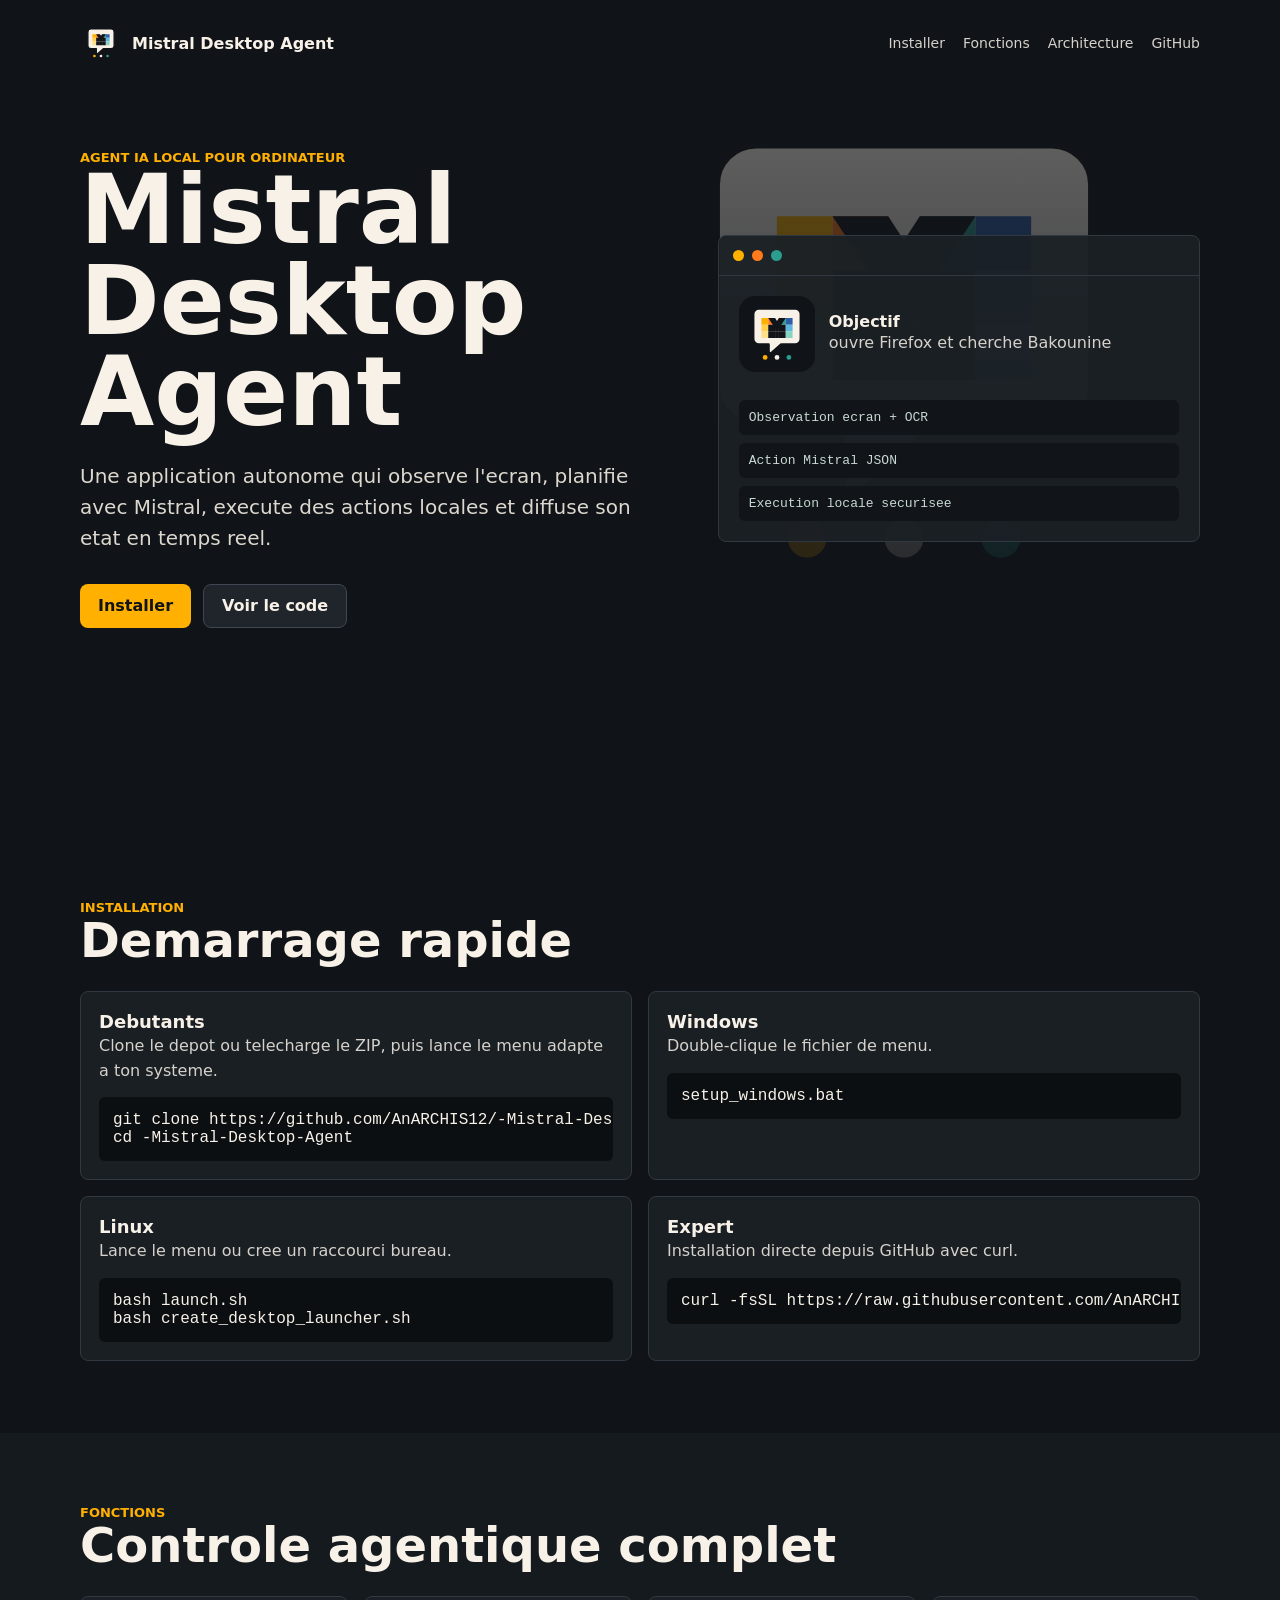
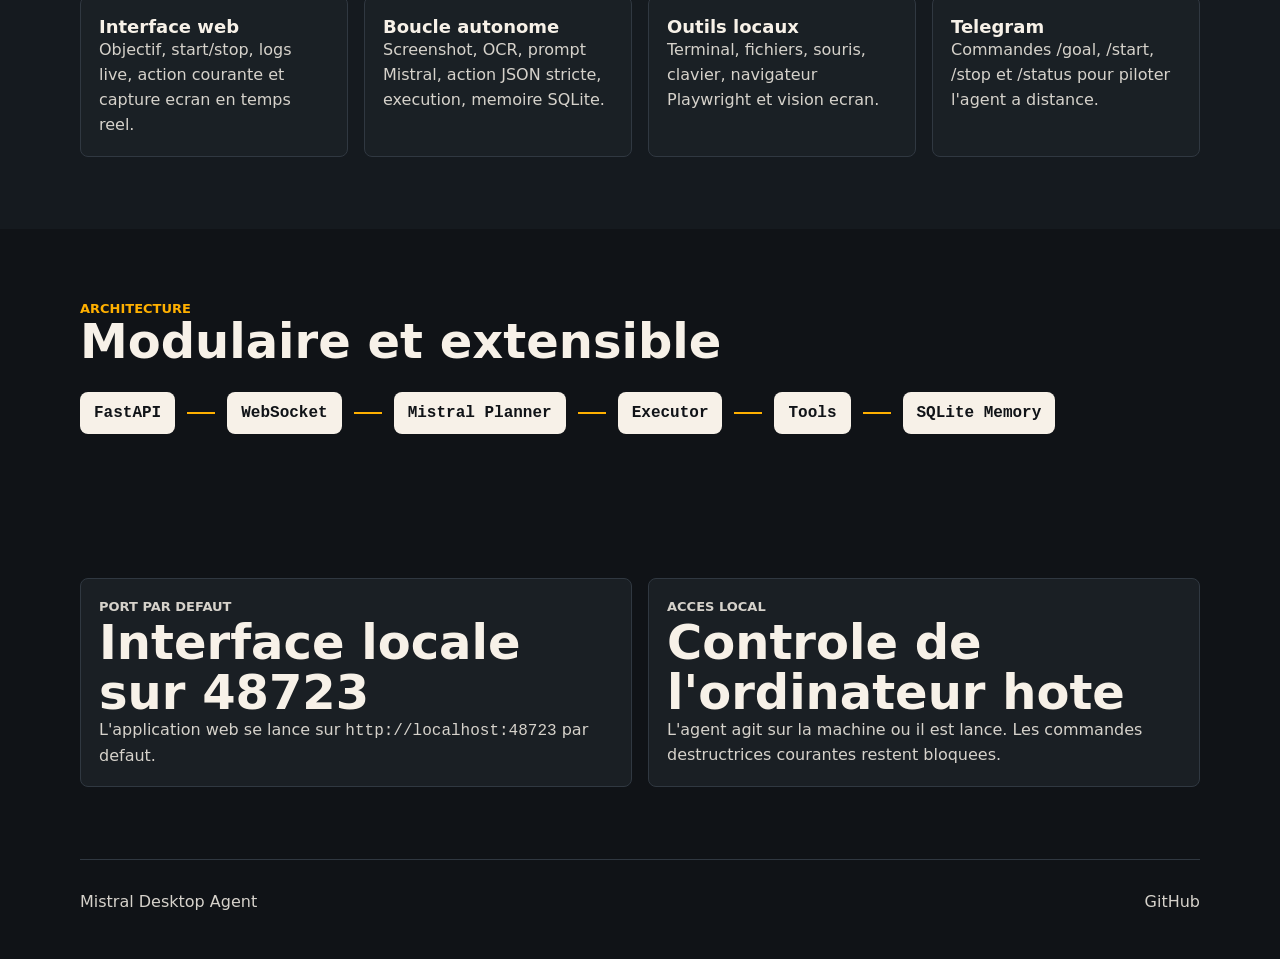
==== docs/index.html @ f4389af7 "first commit" ====
<!doctype html>
<html lang="fr">
  <head>
    <meta charset="utf-8" />
    <meta name="viewport" content="width=device-width, initial-scale=1" />
    <title>Mistral Desktop Agent</title>
    <meta
      name="description"
      content="Agent autonome local base sur Mistral, FastAPI, WebSocket, pyautogui, OCR, Playwright, SQLite et Telegram."
    />
    <link rel="icon" href="assets/logo.svg" type="image/svg+xml" />
    <link rel="stylesheet" href="styles.css" />
  </head>
  <body>
    <header class="hero">
      <nav>
        <a class="brand" href="#top" aria-label="Mistral Desktop Agent">
          <img src="assets/logo.svg" alt="" />
          <span>Mistral Desktop Agent</span>
        </a>
        <div class="nav-links">
          <a href="#install">Installer</a>
          <a href="#features">Fonctions</a>
          <a href="#architecture">Architecture</a>
          <a href="https://github.com/AnARCHIS12/-Mistral-Desktop-Agent">GitHub</a>
        </div>
      </nav>

      <section id="top" class="hero-grid">
        <div class="hero-copy">
          <p class="eyebrow">Agent IA local pour ordinateur</p>
          <h1>Mistral Desktop Agent</h1>
          <p class="lead">
            Une application autonome qui observe l'ecran, planifie avec Mistral, execute des actions locales et diffuse son etat en temps reel.
          </p>
          <div class="actions">
            <a class="primary" href="#install">Installer</a>
            <a class="secondary" href="https://github.com/AnARCHIS12/-Mistral-Desktop-Agent">Voir le code</a>
          </div>
        </div>
        <div class="agent-preview" aria-label="Apercu de l'interface">
          <div class="window-bar">
            <span></span>
            <span></span>
            <span></span>
          </div>
          <div class="preview-content">
            <img src="assets/logo.svg" alt="" />
            <div>
              <strong>Objectif</strong>
              <p>ouvre Firefox et cherche Bakounine</p>
            </div>
          </div>
          <div class="preview-log">
            <p>Observation ecran + OCR</p>
            <p>Action Mistral JSON</p>
            <p>Execution locale securisee</p>
          </div>
        </div>
      </section>
    </header>

    <main>
      <section id="install" class="section">
        <div class="section-head">
          <p class="eyebrow">Installation</p>
          <h2>Demarrage rapide</h2>
        </div>
        <div class="cards">
          <article>
            <h3>Debutants</h3>
            <p>Clone le depot ou telecharge le ZIP, puis lance le menu adapte a ton systeme.</p>
            <pre><code>git clone https://github.com/AnARCHIS12/-Mistral-Desktop-Agent.git
cd -Mistral-Desktop-Agent</code></pre>
          </article>
          <article>
            <h3>Windows</h3>
            <p>Double-clique le fichier de menu.</p>
            <pre><code>setup_windows.bat</code></pre>
          </article>
          <article>
            <h3>Linux</h3>
            <p>Lance le menu ou cree un raccourci bureau.</p>
            <pre><code>bash launch.sh
bash create_desktop_launcher.sh</code></pre>
          </article>
          <article>
            <h3>Expert</h3>
            <p>Installation directe depuis GitHub avec curl.</p>
            <pre><code>curl -fsSL https://raw.githubusercontent.com/AnARCHIS12/-Mistral-Desktop-Agent/main/bootstrap.sh | bash</code></pre>
          </article>
        </div>
      </section>

      <section id="features" class="section band">
        <div class="section-head">
          <p class="eyebrow">Fonctions</p>
          <h2>Controle agentique complet</h2>
        </div>
        <div class="feature-grid">
          <div>
            <h3>Interface web</h3>
            <p>Objectif, start/stop, logs live, action courante et capture ecran en temps reel.</p>
          </div>
          <div>
            <h3>Boucle autonome</h3>
            <p>Screenshot, OCR, prompt Mistral, action JSON stricte, execution, memoire SQLite.</p>
          </div>
          <div>
            <h3>Outils locaux</h3>
            <p>Terminal, fichiers, souris, clavier, navigateur Playwright et vision ecran.</p>
          </div>
          <div>
            <h3>Telegram</h3>
            <p>Commandes /goal, /start, /stop et /status pour piloter l'agent a distance.</p>
          </div>
        </div>
      </section>

      <section id="architecture" class="section">
        <div class="section-head">
          <p class="eyebrow">Architecture</p>
          <h2>Modulaire et extensible</h2>
        </div>
        <div class="architecture">
          <code>FastAPI</code>
          <span></span>
          <code>WebSocket</code>
          <span></span>
          <code>Mistral Planner</code>
          <span></span>
          <code>Executor</code>
          <span></span>
          <code>Tools</code>
          <span></span>
          <code>SQLite Memory</code>
        </div>
      </section>

      <section class="section safety">
        <div>
          <p class="eyebrow">Port par defaut</p>
          <h2>Interface locale sur 48723</h2>
          <p>L'application web se lance sur <code>http://localhost:48723</code> par defaut.</p>
        </div>
        <div>
          <p class="eyebrow">Acces local</p>
          <h2>Controle de l'ordinateur hote</h2>
          <p>L'agent agit sur la machine ou il est lance. Les commandes destructrices courantes restent bloquees.</p>
        </div>
      </section>
    </main>

    <footer>
      <span>Mistral Desktop Agent</span>
      <a href="https://github.com/AnARCHIS12/-Mistral-Desktop-Agent">GitHub</a>
    </footer>
  </body>
</html>
---- docs/styles.css ----
:root {
  color-scheme: dark;
  font-family: Inter, ui-sans-serif, system-ui, -apple-system, BlinkMacSystemFont, "Segoe UI", sans-serif;
  background: #101317;
  color: #f7f1e8;
}

* {
  box-sizing: border-box;
}

html {
  scroll-behavior: smooth;
}

body {
  margin: 0;
  background: #101317;
}

a {
  color: inherit;
  text-decoration: none;
}

nav,
.hero-grid,
.section,
footer {
  width: min(1120px, calc(100% - 32px));
  margin: 0 auto;
}

.hero {
  min-height: 92vh;
  background:
    linear-gradient(180deg, rgba(16, 19, 23, 0.58), #101317 92%),
    url("assets/logo.svg") right 10% top 18% / min(58vw, 620px) no-repeat;
}

nav {
  display: flex;
  align-items: center;
  justify-content: space-between;
  gap: 18px;
  padding: 22px 0;
}

.brand,
.nav-links,
.actions,
.preview-content,
.architecture,
footer {
  display: flex;
  align-items: center;
}

.brand {
  gap: 10px;
  font-weight: 800;
}

.brand img {
  width: 42px;
  height: 42px;
  border-radius: 10px;
}

.nav-links {
  gap: 18px;
  color: #d6d2cb;
  font-size: 14px;
}

.hero-grid {
  display: grid;
  grid-template-columns: minmax(0, 1.05fr) minmax(320px, 0.85fr);
  gap: 42px;
  align-items: center;
  padding: 64px 0 96px;
}

.eyebrow {
  color: #ffb000;
  font-size: 13px;
  font-weight: 800;
  letter-spacing: 0;
  text-transform: uppercase;
}

h1,
h2,
h3,
p {
  margin: 0;
}

h1 {
  max-width: 760px;
  font-size: clamp(48px, 8vw, 96px);
  line-height: 0.95;
  letter-spacing: 0;
}

h2 {
  font-size: clamp(30px, 4vw, 48px);
  line-height: 1.05;
  letter-spacing: 0;
}

h3 {
  font-size: 18px;
  line-height: 1.3;
}

.lead {
  max-width: 650px;
  margin-top: 22px;
  color: #ddd8cf;
  font-size: 20px;
  line-height: 1.55;
}

.actions {
  gap: 12px;
  margin-top: 30px;
  flex-wrap: wrap;
}

.primary,
.secondary {
  border-radius: 8px;
  min-height: 44px;
  display: inline-flex;
  align-items: center;
  padding: 0 18px;
  font-weight: 800;
}

.primary {
  background: #ffb000;
  color: #101317;
}

.secondary {
  background: #20252b;
  border: 1px solid #3d4651;
}

.agent-preview,
article,
.feature-grid > div,
.safety > div {
  border: 1px solid #303841;
  border-radius: 8px;
  background: rgba(27, 32, 38, 0.94);
}

.agent-preview {
  overflow: hidden;
}

.window-bar {
  display: flex;
  gap: 8px;
  padding: 14px;
  border-bottom: 1px solid #303841;
}

.window-bar span {
  width: 11px;
  height: 11px;
  border-radius: 50%;
  background: #ffb000;
}

.window-bar span:nth-child(2) {
  background: #ff7a1a;
}

.window-bar span:nth-child(3) {
  background: #2a9d8f;
}

.preview-content {
  gap: 14px;
  padding: 20px;
}

.preview-content img {
  width: 76px;
  height: 76px;
  border-radius: 16px;
}

.preview-content p,
article p,
.feature-grid p,
.safety p {
  color: #d6d2cb;
  line-height: 1.55;
}

.preview-log {
  padding: 0 20px 20px;
}

.preview-log p {
  margin-top: 8px;
  padding: 10px;
  border-radius: 6px;
  background: #111418;
  color: #c9d9d3;
  font-family: "SFMono-Regular", Consolas, monospace;
  font-size: 13px;
}

.section {
  padding: 72px 0;
}

.band {
  width: 100%;
  max-width: none;
  padding-left: max(16px, calc((100% - 1120px) / 2));
  padding-right: max(16px, calc((100% - 1120px) / 2));
  background: #151a1f;
}

.section-head {
  margin-bottom: 26px;
}

.cards,
.feature-grid,
.safety {
  display: grid;
  gap: 16px;
}

.cards {
  grid-template-columns: repeat(2, minmax(0, 1fr));
}

.feature-grid,
.safety {
  grid-template-columns: repeat(4, minmax(0, 1fr));
}

.safety {
  grid-template-columns: repeat(2, minmax(0, 1fr));
}

article,
.feature-grid > div,
.safety > div {
  padding: 18px;
}

pre {
  overflow: auto;
  margin: 14px 0 0;
  padding: 14px;
  border-radius: 6px;
  background: #0c0f12;
  color: #f7f1e8;
}

code {
  font-family: "SFMono-Regular", Consolas, monospace;
}

.architecture {
  flex-wrap: wrap;
  gap: 12px;
}

.architecture code {
  padding: 12px 14px;
  border-radius: 8px;
  background: #f7f1e8;
  color: #101317;
  font-weight: 800;
}

.architecture span {
  width: 28px;
  height: 2px;
  background: #ffb000;
}

footer {
  justify-content: space-between;
  padding: 32px 0 44px;
  color: #d6d2cb;
  border-top: 1px solid #303841;
}

@media (max-width: 860px) {
  .nav-links {
    display: none;
  }

  .hero-grid,
  .cards,
  .feature-grid,
  .safety {
    grid-template-columns: 1fr;
  }

  .hero {
    min-height: auto;
    background:
      linear-gradient(180deg, rgba(16, 19, 23, 0.72), #101317 92%),
      url("assets/logo.svg") center top 90px / 320px no-repeat;
  }

  .hero-grid {
    padding-top: 250px;
  }
}
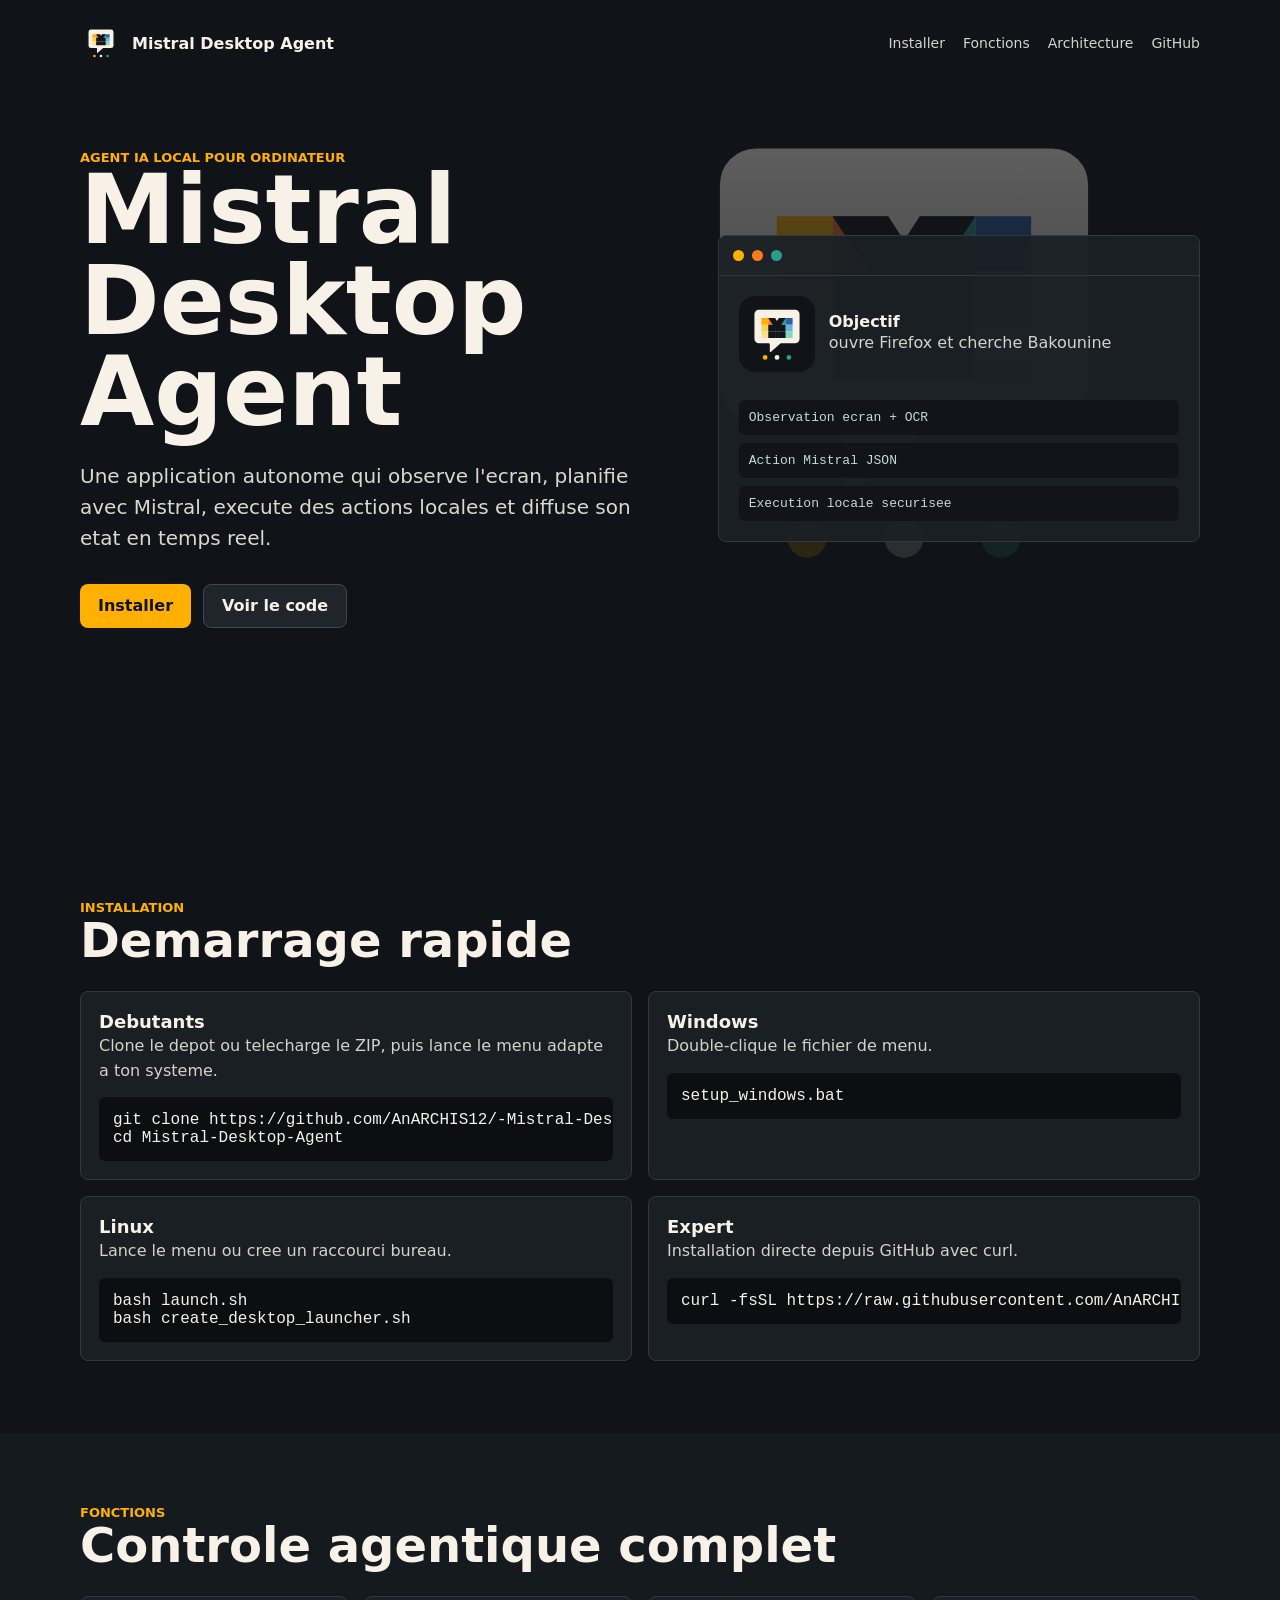
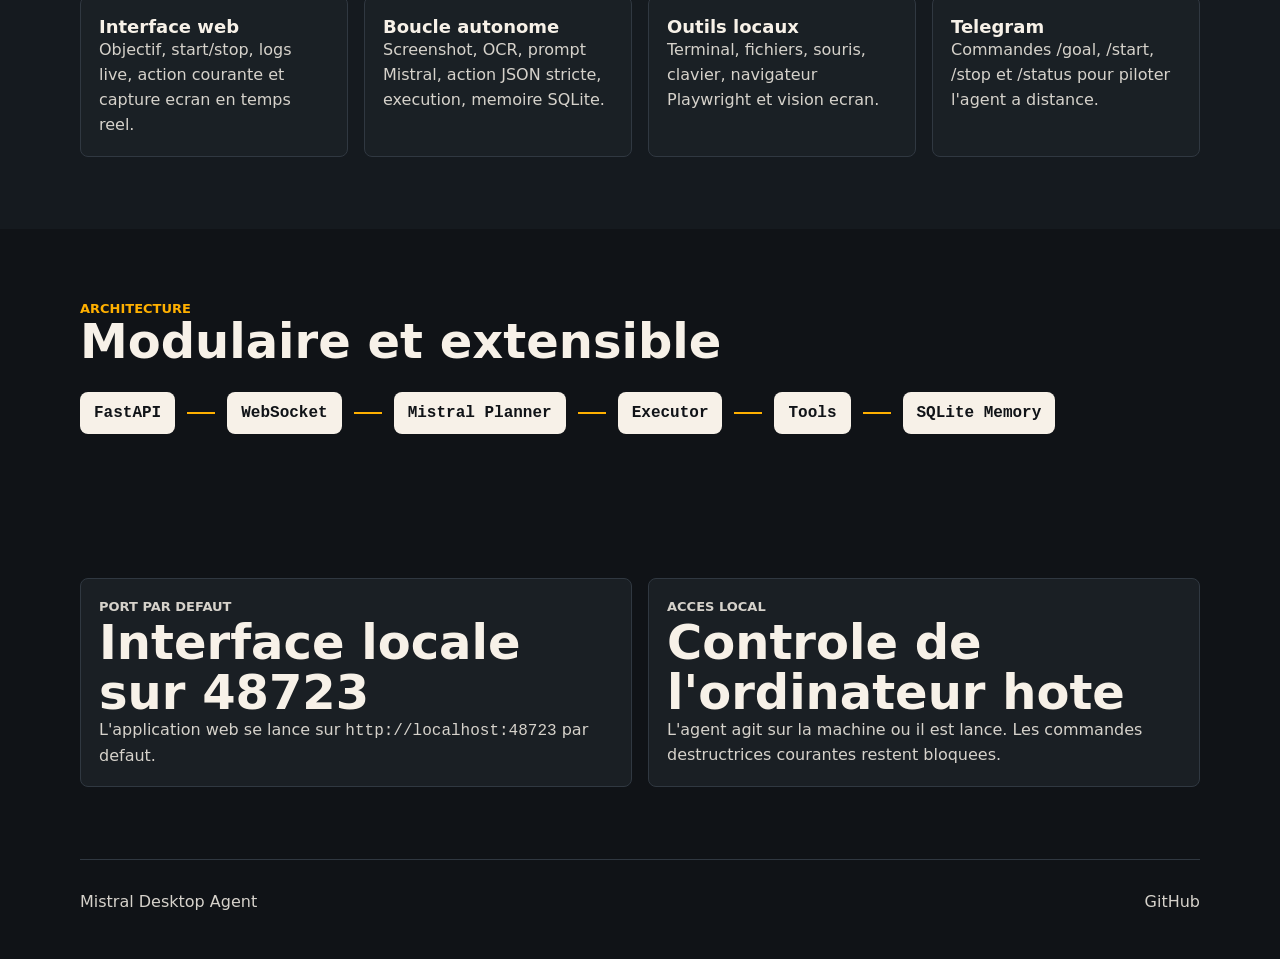
==== commit ef9b7cd9: "first commit" ====
--- a/docs/index.html
+++ b/docs/index.html
@@ -70,8 +70,8 @@
           <article>
             <h3>Debutants</h3>
             <p>Clone le depot ou telecharge le ZIP, puis lance le menu adapte a ton systeme.</p>
-            <pre><code>git clone https://github.com/AnARCHIS12/-Mistral-Desktop-Agent.git
-cd -Mistral-Desktop-Agent</code></pre>
+            <pre><code>git clone https://github.com/AnARCHIS12/-Mistral-Desktop-Agent.git Mistral-Desktop-Agent
+cd Mistral-Desktop-Agent</code></pre>
           </article>
           <article>
             <h3>Windows</h3>
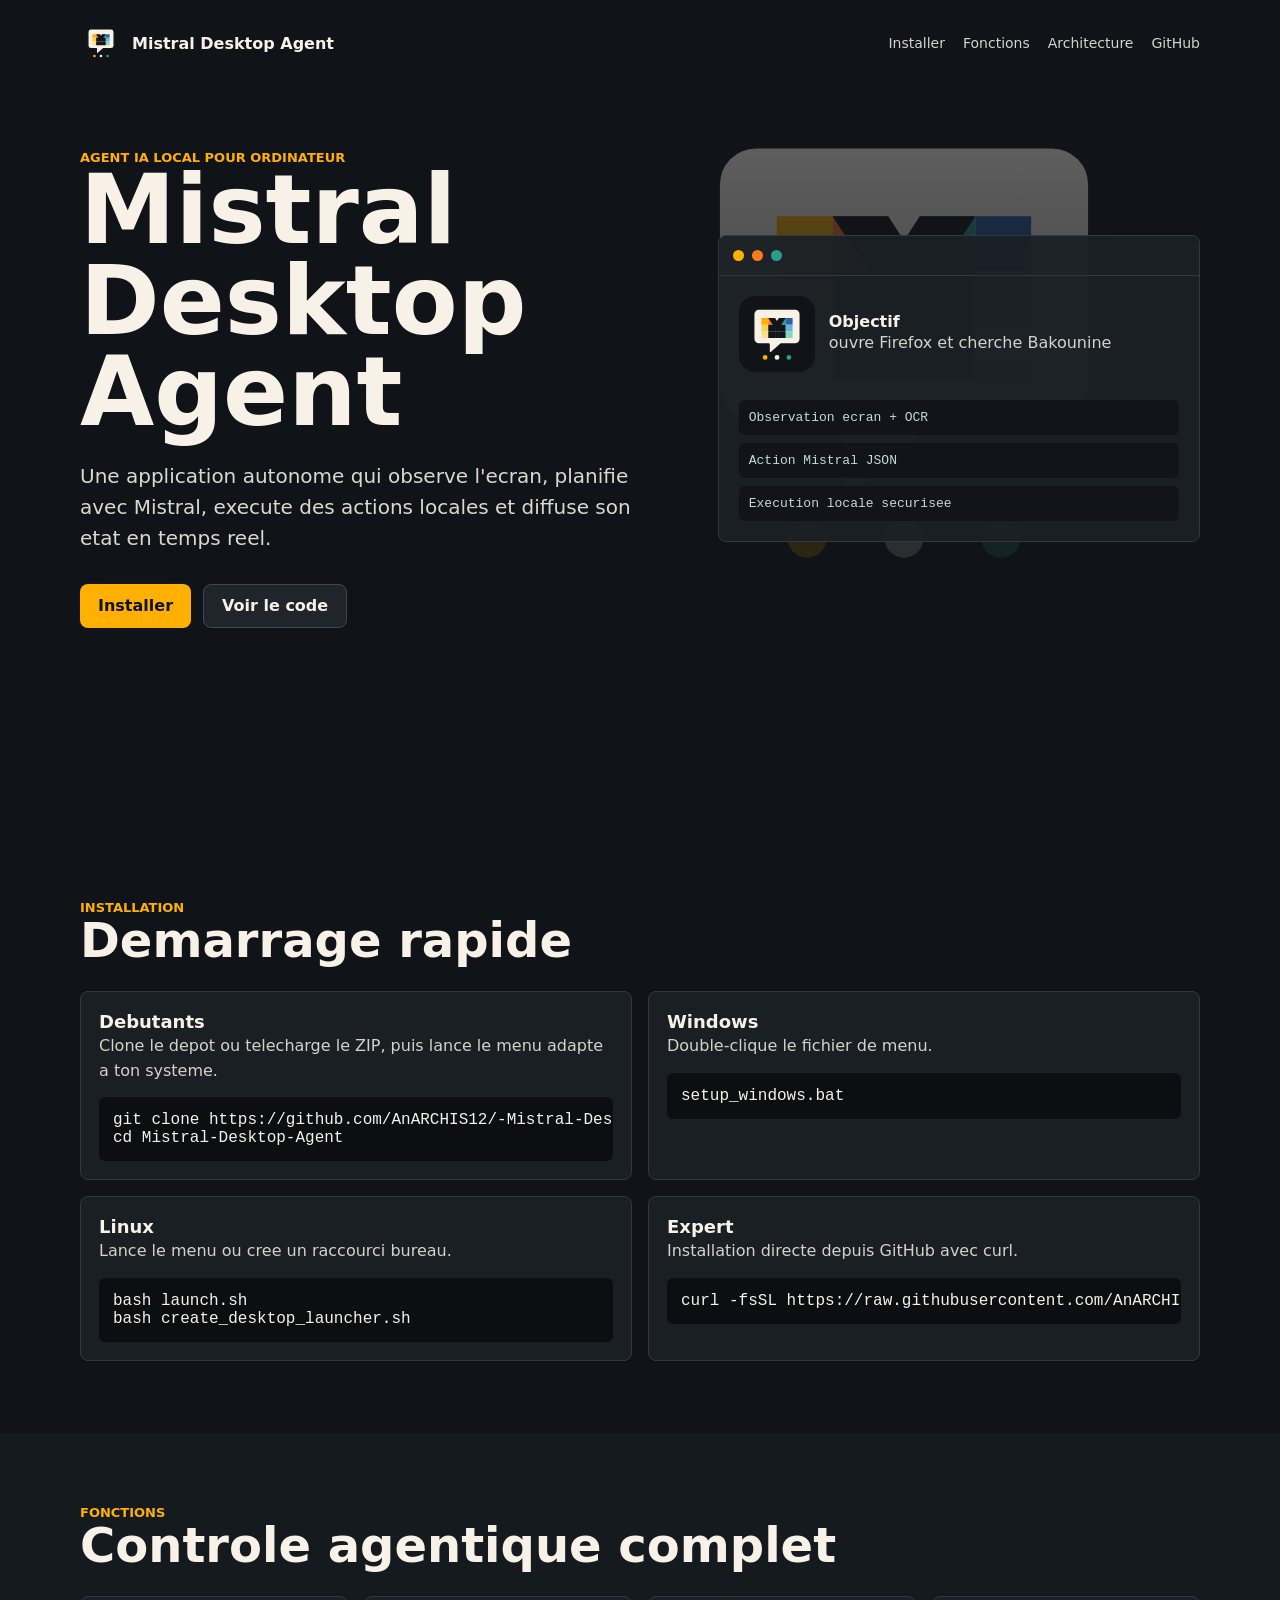
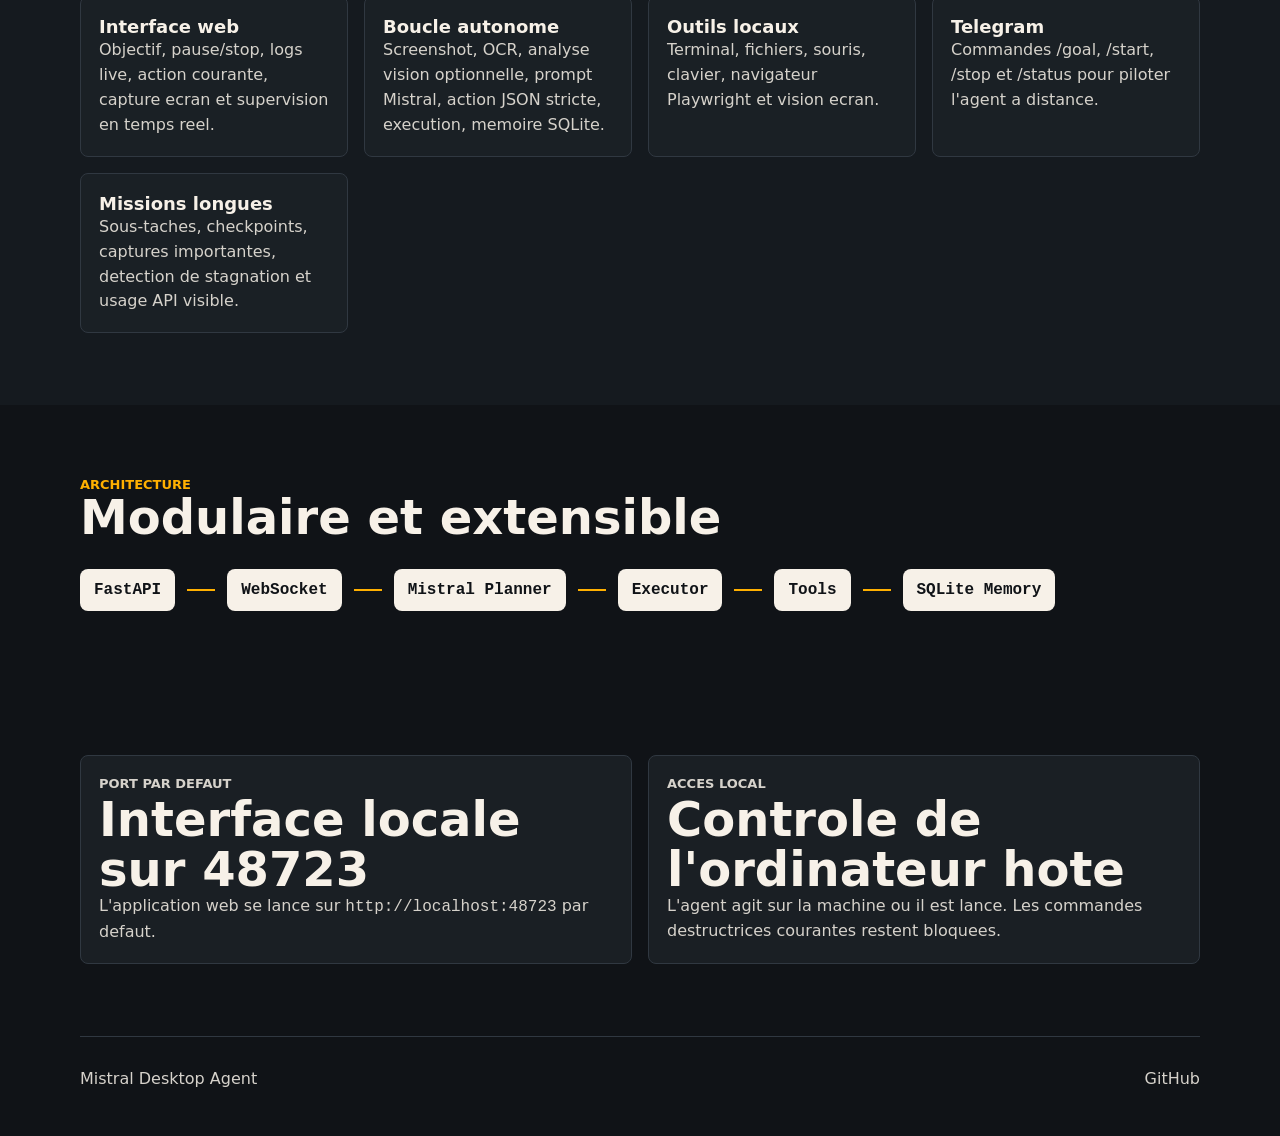
==== commit aaac72b3: "first commit" ====
--- a/docs/index.html
+++ b/docs/index.html
@@ -100,11 +100,11 @@
         <div class="feature-grid">
           <div>
             <h3>Interface web</h3>
-            <p>Objectif, start/stop, logs live, action courante et capture ecran en temps reel.</p>
+            <p>Objectif, pause/stop, logs live, action courante, capture ecran et supervision en temps reel.</p>
           </div>
           <div>
             <h3>Boucle autonome</h3>
-            <p>Screenshot, OCR, prompt Mistral, action JSON stricte, execution, memoire SQLite.</p>
+            <p>Screenshot, OCR, analyse vision optionnelle, prompt Mistral, action JSON stricte, execution, memoire SQLite.</p>
           </div>
           <div>
             <h3>Outils locaux</h3>
@@ -113,6 +113,10 @@
           <div>
             <h3>Telegram</h3>
             <p>Commandes /goal, /start, /stop et /status pour piloter l'agent a distance.</p>
+          </div>
+          <div>
+            <h3>Missions longues</h3>
+            <p>Sous-taches, checkpoints, captures importantes, detection de stagnation et usage API visible.</p>
           </div>
         </div>
       </section>
